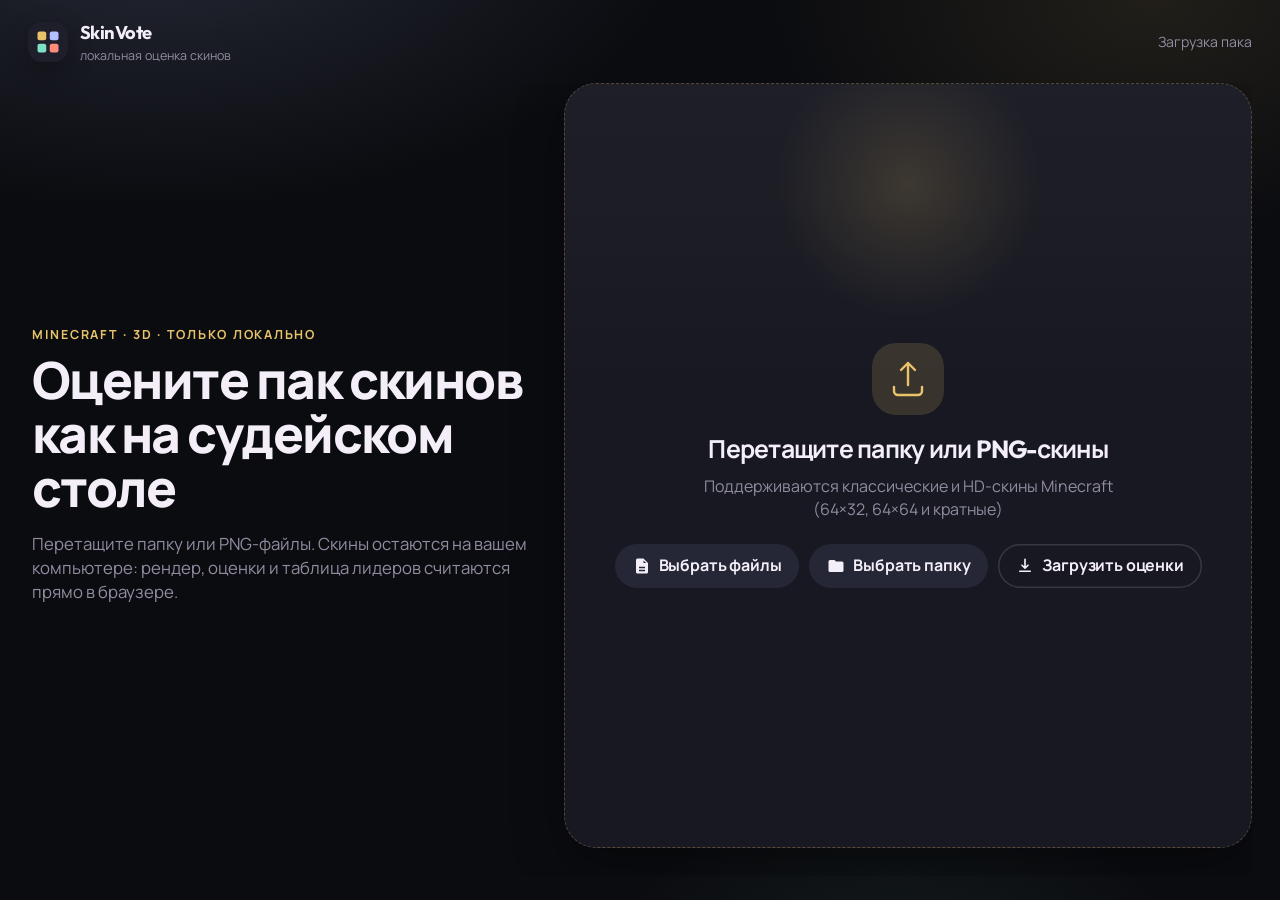
==== index.html @ 27fca69b "Add files via upload" ====
<!DOCTYPE html>
<html lang="ru">
  <head>
    <meta charset="UTF-8" />
    <meta name="viewport" content="width=device-width, initial-scale=1.0" />
    <meta name="color-scheme" content="dark" />
    <meta name="theme-color" content="#0b0c10" />
    <meta
      name="description"
      content="SkinVote — локальная визуальная оценка скинов Minecraft. 3D-просмотр, рейтинг по категориям и таблица лидеров. Без загрузки на сервер."
    />
    <title>SkinVote — оценка скинов Minecraft</title>
    <link rel="icon" href="./assets/favicon.svg" type="image/svg+xml" />
    <link rel="preconnect" href="https://fonts.googleapis.com" />
    <link rel="preconnect" href="https://fonts.gstatic.com" crossorigin />
    <link
      href="https://fonts.googleapis.com/css2?family=Manrope:wght@400;500;600;700;800&family=Outfit:wght@500;600;700;800&display=swap"
      rel="stylesheet"
    />
    <link rel="stylesheet" href="./css/app.css" />
  </head>
  <body>
    <div class="app-bg" aria-hidden="true"></div>

    <div id="app" class="app">
      <header class="topbar">
        <div class="brand">
          <span class="brand-mark" aria-hidden="true">
            <svg viewBox="0 0 32 32" width="28" height="28">
              <rect x="4" y="4" width="10" height="10" rx="2.4" fill="#e8c36a" />
              <rect x="18" y="4" width="10" height="10" rx="2.4" fill="#b4c0ff" />
              <rect x="4" y="18" width="10" height="10" rx="2.4" fill="#7ee0c4" />
              <rect x="18" y="18" width="10" height="10" rx="2.4" fill="#ff8b7a" />
            </svg>
          </span>
          <div class="brand-text">
            <strong>SkinVote</strong>
            <span>локальная оценка скинов</span>
          </div>
        </div>
        <div class="topbar-meta" id="topbar-meta"></div>
      </header>

      <!-- UPLOAD -->
      <section id="screen-upload" class="screen is-active" data-screen="upload">
        <div class="upload-wrap">
          <div class="hero-copy">
            <p class="eyebrow">Minecraft · 3D · только локально</p>
            <h1>Оцените пак скинов<br />как на судейском столе</h1>
            <p class="lede">
              Перетащите папку или PNG-файлы. Скины остаются на вашем компьютере:
              рендер, оценки и таблица лидеров считаются прямо в браузере.
            </p>
          </div>

          <div id="dropzone" class="dropzone" tabindex="0" role="button" aria-label="Зона загрузки скинов">
            <div class="dropzone-glow" aria-hidden="true"></div>
            <div class="dropzone-icon" aria-hidden="true">
              <svg viewBox="0 0 48 48" width="48" height="48">
                <path
                  d="M24 8v22M24 8l-7 7M24 8l7 7M10 32v4a4 4 0 0 0 4 4h20a4 4 0 0 0 4-4v-4"
                  fill="none"
                  stroke="currentColor"
                  stroke-width="2.4"
                  stroke-linecap="round"
                  stroke-linejoin="round"
                />
              </svg>
            </div>
            <h2>Перетащите папку или PNG-скины</h2>
            <p>Поддерживаются классические и HD-скины Minecraft (64×32, 64×64 и кратные)</p>
            <div class="dropzone-actions">
              <button type="button" class="btn btn-tonal" id="btn-pick-files">
                <span class="btn-ico" aria-hidden="true">
                  <svg viewBox="0 0 24 24" width="18" height="18">
                    <path
                      fill="currentColor"
                      d="M14 2H6a2 2 0 0 0-2 2v16a2 2 0 0 0 2 2h12a2 2 0 0 0 2-2V8zm0 2.5L17.5 8H14zM8 13h8v2H8zm0 4h8v2H8z"
                    />
                  </svg>
                </span>
                Выбрать файлы
              </button>
              <button type="button" class="btn btn-tonal" id="btn-pick-folder">
                <span class="btn-ico" aria-hidden="true">
                  <svg viewBox="0 0 24 24" width="18" height="18">
                    <path
                      fill="currentColor"
                      d="M10 4H4a2 2 0 0 0-2 2v12a2 2 0 0 0 2 2h16a2 2 0 0 0 2-2V8a2 2 0 0 0-2-2h-8l-2-2z"
                    />
                  </svg>
                </span>
                Выбрать папку
              </button>
              <button type="button" class="btn btn-outlined" id="btn-import">
                <span class="btn-ico" aria-hidden="true">
                  <svg viewBox="0 0 24 24" width="18" height="18">
                    <path
                      fill="none"
                      stroke="currentColor"
                      stroke-width="2.2"
                      stroke-linecap="round"
                      stroke-linejoin="round"
                      d="M12 3v12M12 15l-4-4M12 15l4-4M5 19h14"
                    />
                  </svg>
                </span>
                Загрузить оценки
              </button>
            </div>
          </div>

          <div id="upload-summary" class="upload-summary" hidden>
            <div class="summary-head">
              <div>
                <h3 id="valid-count">Найдено 0 валидных скинов</h3>
                <p id="skip-count" class="muted"></p>
              </div>
              <button type="button" class="btn btn-text" id="btn-clear-all">Очистить всё</button>
            </div>

            <div class="chip-scroller" id="valid-list"></div>

            <div id="invalid-block" class="invalid-block" hidden>
              <div class="invalid-head">
                <h4>Не удалось принять</h4>
                <button type="button" class="btn btn-text" id="btn-clear-invalid">Убрать ошибочные</button>
              </div>
              <ul id="invalid-list" class="invalid-list"></ul>
            </div>

            <div class="summary-cta">
              <button type="button" class="btn btn-filled btn-lg" id="btn-start" disabled>
                Начать
              </button>
            </div>
          </div>
        </div>
      </section>

      <!-- RATE -->
      <section id="screen-rate" class="screen" data-screen="rate" hidden>
        <div class="rate-layout">
          <article class="viewer-card">
            <div class="viewer-toolbar">
              <div class="file-pill" id="current-name" title="">skin.png</div>
              <div class="model-switch" role="group" aria-label="Тип модели">
                <button type="button" class="seg" data-model="slim" id="btn-slim">Slim</button>
                <button type="button" class="seg is-active" data-model="wide" id="btn-wide">Wide</button>
              </div>
            </div>
            <div class="viewer-stage" id="rate-stage">
              <canvas id="rate-canvas"></canvas>
            </div>
            <p class="viewer-hint">ЛКМ — вращение · ПКМ — сдвиг · колесо — масштаб</p>
          </article>

          <aside class="rate-panel">
            <div class="panel-kicker">
              <span id="rate-progress">Скин 1 из 1</span>
              <span class="kicker-dot" aria-hidden="true"></span>
              <span id="rate-kicker-cats">7 категорий</span>
            </div>

            <div id="categories" class="categories"></div>

            <div class="total-score" id="total-score">
              <span class="total-label">Итоговая оценка</span>
              <strong id="total-value">—/10</strong>
            </div>
          </aside>
        </div>

        <div class="rate-nav">
          <button type="button" class="btn btn-outlined btn-lg" id="btn-prev" disabled>
            Предыдущий
          </button>
          <button type="button" class="btn btn-tonal btn-lg" id="btn-skip">
            Пропустить
          </button>
          <button type="button" class="btn btn-filled btn-lg" id="btn-next" disabled>
            Следующий
          </button>
        </div>
      </section>

      <!-- LEADERBOARD -->
      <section id="screen-board" class="screen" data-screen="board" hidden>
        <div class="board-head">
          <div>
            <p class="eyebrow">Итоги сессии</p>
            <h2>Таблица лидеров</h2>
          </div>
          <div class="board-actions">
            <label class="sort-control" for="board-sort">
              <span>Сортировка</span>
              <!-- Опции строятся в js/app.js: «Общая оценка» + все категории. -->
              <select id="board-sort" aria-label="Сортировка таблицы лидеров"></select>
            </label>
            <button
              type="button"
              class="btn btn-outlined"
              id="btn-toggle-filters"
              aria-expanded="false"
              aria-controls="board-filters"
            >
              <span class="btn-ico" aria-hidden="true">
                <svg viewBox="0 0 24 24" width="18" height="18">
                  <path
                    fill="none"
                    stroke="currentColor"
                    stroke-width="2.2"
                    stroke-linecap="round"
                    stroke-linejoin="round"
                    d="M4 5h16M7 12h10M10 19h4"
                  />
                </svg>
              </span>
              <span class="btn-label">Фильтры</span>
            </button>
            <button type="button" class="btn btn-outlined" id="btn-export">
              <span class="btn-ico" aria-hidden="true">
                <svg viewBox="0 0 24 24" width="18" height="18">
                  <path
                    fill="none"
                    stroke="currentColor"
                    stroke-width="2.2"
                    stroke-linecap="round"
                    stroke-linejoin="round"
                    d="M12 3v12M12 15l4-4M12 15l-4-4M5 19h14"
                  />
                </svg>
              </span>
              Сохранить оценки
            </button>
            <button type="button" class="btn btn-outlined" id="btn-back-rate">Вернуться к оценкам</button>
            <button type="button" class="btn btn-tonal" id="btn-new-session">Новая сессия</button>
          </div>
        </div>

        <div id="board-filters" class="board-filters" aria-label="Фильтры таблицы лидеров" hidden>
          <label class="filter-field filter-search" for="board-search">
            <span class="filter-label">Поиск</span>
            <input type="search" id="board-search" placeholder="Поиск по имени…" autocomplete="off" />
          </label>

          <fieldset class="filter-field filter-score">
            <legend class="filter-label">Итоговый балл</legend>
            <div class="filter-range">
              <label for="board-min-score">
                <span>от</span>
                <input id="board-min-score" type="number" min="1" max="10" step="0.1" placeholder="1" />
              </label>
              <label for="board-max-score">
                <span>до</span>
                <input id="board-max-score" type="number" min="1" max="10" step="0.1" placeholder="10" />
              </label>
            </div>
          </fieldset>

          <fieldset class="filter-field filter-categories">
            <legend class="filter-label">Минимум по категории</legend>
            <!-- Селекты «минимум по категории» строятся в js/app.js из CATEGORIES. -->
            <div class="category-filters" id="category-filters"></div>
          </fieldset>

          <button type="button" class="btn btn-text filter-reset" id="btn-reset-filters">Сбросить фильтры</button>
        </div>

        <div class="board-layout">
          <div class="podium" id="podium"></div>
          <div class="table-card">
            <div class="table-scroll">
              <table class="lb-table">
                <thead>
                  <!-- Столбцы строятся в js/app.js: Место / Скин / Итог / категории / действия. -->
                  <tr id="lb-head"></tr>
                </thead>
                <tbody id="lb-body"></tbody>
              </table>
            </div>
          </div>
        </div>
      </section>

      <!-- TIEBREAK -->
      <section id="screen-tiebreak" class="screen" data-screen="tiebreak" hidden>
        <div class="tiebreak-head">
          <p class="eyebrow">Ничья в топ-8</p>
          <h2>Какой скин лучше?</h2>
          <p class="muted" id="tiebreak-info">Сравните скины с одинаковым баллом и выберите лучший.</p>
        </div>
        <div class="tiebreak-arena">
          <button type="button" class="tiebreak-card" id="tiebreak-left" aria-label="Выбрать левый скин">
            <div class="tiebreak-stage"><canvas></canvas></div>
            <div class="tiebreak-name"></div>
            <div class="tiebreak-score"></div>
            <span class="tiebreak-pick">Выбрать</span>
          </button>
          <div class="tiebreak-vs" aria-hidden="true">VS</div>
          <button type="button" class="tiebreak-card" id="tiebreak-right" aria-label="Выбрать правый скин">
            <div class="tiebreak-stage"><canvas></canvas></div>
            <div class="tiebreak-name"></div>
            <div class="tiebreak-score"></div>
            <span class="tiebreak-pick">Выбрать</span>
          </button>
        </div>
        <div class="tiebreak-nav">
          <span class="muted">Тейбрейкер определяет только порядок при равных баллах — оценки не меняются.</span>
          <button type="button" class="btn btn-text" id="btn-tiebreak-skip">Оставить порядок как есть</button>
        </div>
      </section>
    </div>

    <div id="toast" class="toast" hidden role="status"></div>

    <dialog id="reveal-dialog" class="sheet">
      <form method="dialog" class="sheet-inner">
        <h3>Расположение файла</h3>
        <p class="muted">
          Браузер не может открыть системный проводник и выделить там файл — это ограничение
          веб-платформы. Скопируйте путь ниже и откройте папку вручную в проводнике.
        </p>
        <p class="path-label">Файл</p>
        <p class="path-box" id="reveal-path">—</p>
        <p class="path-label">Папка</p>
        <p class="path-box" id="reveal-dir">—</p>
        <div class="sheet-actions">
          <button value="cancel" class="btn btn-text">Закрыть</button>
          <button type="button" class="btn btn-outlined" id="btn-copy-dir">Копировать папку</button>
          <button type="button" class="btn btn-filled" id="btn-copy-path">Копировать путь</button>
        </div>
      </form>
    </dialog>

    <dialog id="import-dialog" class="sheet">
      <form method="dialog" class="sheet-inner">
        <h3>Загрузка оценок</h3>
        <div id="import-preview" class="import-preview"></div>
        <div class="sheet-actions">
          <button value="cancel" class="btn btn-text">Отмена</button>
          <button type="button" class="btn btn-filled" id="btn-import-confirm">Просмотреть таблицу лидеров</button>
        </div>
      </form>
    </dialog>

    <dialog id="detail-dialog" class="detail-dialog">
      <form method="dialog" class="detail-dialog-inner">
        <div class="detail-head">
          <div>
            <p class="eyebrow">Детальный просмотр</p>
            <h3 id="detail-name">—</h3>
          </div>
          <div class="detail-total">
            <span>Итоговая оценка</span>
            <strong id="detail-score">—/10</strong>
          </div>
        </div>

        <div class="detail-layout">
          <div class="detail-view">
            <div class="detail-stage" id="detail-stage">
              <canvas id="detail-canvas"></canvas>
              <img id="detail-placeholder" class="detail-placeholder" alt="" hidden />
            </div>
            <p class="viewer-hint">ЛКМ — вращение · ПКМ — сдвиг · колесо — масштаб</p>
          </div>

          <aside class="detail-panel">
            <section>
              <h4 class="detail-section-title">Разбивка по категориям</h4>
              <div id="detail-categories" class="detail-categories"></div>
            </section>
          </aside>
        </div>

        <div class="detail-actions">
          <button value="cancel" class="btn btn-filled">Закрыть</button>
        </div>
      </form>
    </dialog>

    <input id="input-files" type="file" accept="image/png,.png" multiple hidden />
    <input id="input-folder" type="file" accept="image/png,.png" webkitdirectory directory multiple hidden />
    <input id="input-import" type="file" accept="application/json,.json" hidden />

    <script src="./vendor/skinview3d.bundle.js"></script>
    <script type="module" src="./js/app.js"></script>
  </body>
</html>
---- css/app.css ----
:root {
  --bg: #0b0c10;
  --bg-elev: #12131a;
  --surface: #171821;
  --surface-high: #1e1f2b;
  --surface-highest: #262736;
  --ink: #f3eef8;
  --ink-soft: #c6c1d2;
  --muted: #918ca0;
  --line: rgba(243, 238, 248, 0.08);
  --line-strong: rgba(243, 238, 248, 0.14);
  --gold: #e8c36a;
  --gold-press: #f3d48a;
  --gold-dim: rgba(232, 195, 106, 0.16);
  --periwinkle: #b4c0ff;
  --mint: #7ee0c4;
  --coral: #ff8b7a;
  --blue: #6cb6ff;
  --danger: #ffb4ab;
  --shadow: 0 18px 50px rgba(0, 0, 0, 0.38);
  --shadow-soft: 0 8px 24px rgba(0, 0, 0, 0.28);
  --r-xl: 32px;
  --r-lg: 24px;
  --r-md: 16px;
  --r-sm: 12px;
  --ease-out: cubic-bezier(0.05, 0.7, 0.1, 1);
  --ease-in: cubic-bezier(0.3, 0, 0.8, 0.15);
  --ease-std: cubic-bezier(0.2, 0, 0, 1);
  --font: "Manrope", "Segoe UI", sans-serif;
  --display: "Outfit", "Manrope", sans-serif;
  /* Акценты категорий оценки. Ключ совпадает с data-key карточки/строки,
     поэтому цвет задаётся один раз в [data-key="…"] ниже. */
  --cat-hair: #d98a3d;
  --cat-eyes: #57a8ff;
  --cat-face: #f492b3;
  --cat-skin-shading: #e8c36a;
  --cat-top-clothes: #7ee0c4;
  --cat-bottom-clothes: #b4c0ff;
  --cat-shoes: #b78bf2;
}

* {
  box-sizing: border-box;
}

html,
body {
  margin: 0;
  min-height: 100%;
  background: var(--bg);
  color: var(--ink);
  font-family: var(--font);
  font-size: 16px;
  line-height: 1.45;
}

body {
  min-height: 100dvh;
  overflow: hidden;
}

button,
input,
select {
  font: inherit;
  color: inherit;
}

button {
  border: 0;
  background: none;
  cursor: pointer;
}

button:disabled {
  cursor: not-allowed;
}

h1,
h2,
h3,
h4 {
  font-family: var(--display);
  letter-spacing: -0.03em;
  margin: 0;
}

p {
  margin: 0;
}

.app-bg {
  position: fixed;
  inset: 0;
  pointer-events: none;
  background:
    radial-gradient(900px 500px at 12% -10%, rgba(180, 192, 255, 0.16), transparent 60%),
    radial-gradient(700px 420px at 90% 0%, rgba(232, 195, 106, 0.1), transparent 55%),
    radial-gradient(600px 400px at 70% 110%, rgba(126, 224, 196, 0.08), transparent 50%),
    var(--bg);
}

.app {
  position: relative;
  height: 100dvh;
  display: flex;
  flex-direction: column;
  padding: 20px 28px 24px;
  max-width: 1560px;
  margin: 0 auto;
  min-height: 0;
}

.topbar {
  display: flex;
  align-items: center;
  justify-content: space-between;
  gap: 16px;
  margin-bottom: 18px;
  flex: 0 0 auto;
}

.brand {
  display: flex;
  align-items: center;
  gap: 12px;
}

.brand-mark {
  width: 40px;
  height: 40px;
  border-radius: 14px;
  display: grid;
  place-items: center;
  background: var(--surface-high);
  box-shadow: var(--shadow-soft);
}

.brand-text {
  display: flex;
  flex-direction: column;
}

.brand-text strong {
  font-family: var(--display);
  font-size: 1.15rem;
  letter-spacing: -0.03em;
}

.brand-text span {
  color: var(--muted);
  font-size: 0.78rem;
}

.topbar-meta {
  color: var(--muted);
  font-size: 0.88rem;
}

.screen {
  flex: 1;
  min-height: 0;
  display: flex;
  flex-direction: column;
  animation: screen-in 420ms var(--ease-out);
}

.screen[hidden] {
  display: none !important;
}

@keyframes screen-in {
  from {
    opacity: 0;
    transform: translateY(10px) scale(0.985);
  }
  to {
    opacity: 1;
    transform: none;
  }
}

.eyebrow {
  color: var(--gold);
  font-weight: 700;
  font-size: 0.78rem;
  letter-spacing: 0.14em;
  text-transform: uppercase;
  margin-bottom: 10px;
}

.lede,
.muted {
  color: var(--muted);
}

/* Buttons */
.btn {
  display: inline-flex;
  align-items: center;
  justify-content: center;
  gap: 8px;
  min-height: 44px;
  padding: 0 18px;
  border-radius: 999px;
  font-weight: 700;
  letter-spacing: -0.01em;
  transition:
    transform 180ms var(--ease-out),
    background 180ms var(--ease-std),
    box-shadow 180ms var(--ease-std),
    opacity 160ms var(--ease-std),
    color 160ms var(--ease-std);
}

.btn:hover:not(:disabled) {
  transform: translateY(-1px);
}

.btn:active:not(:disabled) {
  transform: translateY(0) scale(0.98);
}

.btn-filled {
  background: var(--gold);
  color: #2a2108;
  box-shadow: 0 8px 20px rgba(232, 195, 106, 0.22);
}

.btn-filled:hover:not(:disabled) {
  background: var(--gold-press);
}

.btn-filled:disabled {
  background: #3a3944;
  color: #8c8796;
  box-shadow: none;
  opacity: 0.72;
}

.btn-outlined {
  background: transparent;
  color: var(--ink);
  box-shadow: inset 0 0 0 1.5px var(--line-strong);
}

.btn-outlined:hover:not(:disabled) {
  background: rgba(255, 255, 255, 0.04);
}

.btn-outlined:disabled {
  opacity: 0.38;
}

.btn-tonal {
  background: var(--surface-highest);
  color: var(--ink);
}

.btn-tonal:hover:not(:disabled) {
  background: #2e3042;
}

.btn-text {
  min-height: 36px;
  padding: 0 10px;
  color: var(--periwinkle);
}

.btn-text:hover:not(:disabled) {
  background: rgba(180, 192, 255, 0.08);
}

.btn-lg {
  min-height: 52px;
  padding: 0 28px;
  font-size: 1.02rem;
}

.btn-ico {
  display: grid;
  place-items: center;
}

/* Upload */
.upload-wrap {
  flex: 1;
  min-height: 0;
  display: grid;
  grid-template-columns: minmax(280px, 0.85fr) minmax(420px, 1.15fr);
  grid-template-rows: minmax(0, 1fr) auto;
  gap: 28px;
  align-items: stretch;
  overflow: auto;
}

.hero-copy {
  display: flex;
  flex-direction: column;
  justify-content: center;
  padding: 12px 8px 12px 4px;
}

.hero-copy h1 {
  font-size: clamp(2.1rem, 4vw, 3.5rem);
  line-height: 1.05;
  font-weight: 800;
  margin-bottom: 16px;
}

.lede {
  font-size: 1.05rem;
  max-width: 36rem;
}

.dropzone {
  position: relative;
  overflow: hidden;
  border-radius: var(--r-xl);
  background: linear-gradient(180deg, rgba(255, 255, 255, 0.03), transparent 40%), var(--surface);
  border: 1.5px dashed rgba(232, 195, 106, 0.28);
  box-shadow: var(--shadow);
  display: flex;
  flex-direction: column;
  align-items: center;
  justify-content: center;
  text-align: center;
  padding: 36px 28px;
  min-height: 0;
  outline: none;
  transition:
    border-color 180ms var(--ease-std),
    transform 220ms var(--ease-out),
    background 180ms var(--ease-std);
}

.dropzone-glow {
  position: absolute;
  width: 280px;
  height: 280px;
  border-radius: 50%;
  background: radial-gradient(circle, rgba(232, 195, 106, 0.16), transparent 68%);
  top: -40px;
  pointer-events: none;
}

.dropzone h2 {
  font-size: 1.55rem;
  margin: 8px 0 8px;
}

.dropzone p {
  color: var(--muted);
  max-width: 28rem;
}

.dropzone.is-over {
  border-color: var(--gold);
  border-style: solid;
  background: #1c1b16;
  transform: scale(1.01);
}

.dropzone:focus-visible {
  box-shadow: 0 0 0 3px rgba(180, 192, 255, 0.45);
}

.dropzone-icon {
  width: 72px;
  height: 72px;
  border-radius: 24px;
  display: grid;
  place-items: center;
  background: var(--gold-dim);
  color: var(--gold);
  margin-bottom: 8px;
}

.dropzone-actions {
  display: flex;
  flex-wrap: wrap;
  gap: 10px;
  margin-top: 22px;
  justify-content: center;
}

.upload-summary {
  grid-column: 1 / -1;
  background: var(--surface);
  border-radius: var(--r-xl);
  padding: 20px 22px 18px;
  border: 1px solid var(--line);
  box-shadow: var(--shadow-soft);
  display: flex;
  flex-direction: column;
  gap: 14px;
  min-height: 0;
  max-height: 42vh;
}

.upload-summary[hidden] {
  display: none !important;
}

.summary-head,
.invalid-head,
.board-head,
.board-actions,
.summary-cta {
  display: flex;
  align-items: center;
  justify-content: space-between;
  gap: 12px;
}

.chip-scroller {
  display: flex;
  flex-wrap: wrap;
  gap: 8px;
  overflow: auto;
  max-height: 112px;
  padding-bottom: 2px;
}

.chip {
  display: inline-flex;
  align-items: center;
  gap: 8px;
  max-width: 260px;
  padding: 7px 8px 7px 12px;
  border-radius: 999px;
  background: var(--surface-highest);
  color: var(--ink-soft);
  font-size: 0.86rem;
}

.chip span {
  overflow: hidden;
  text-overflow: ellipsis;
  white-space: nowrap;
}

.chip button {
  width: 24px;
  height: 24px;
  border-radius: 50%;
  color: var(--muted);
}

.chip button:hover {
  background: rgba(255, 255, 255, 0.08);
  color: var(--ink);
}

.invalid-block {
  border-top: 1px solid var(--line);
  padding-top: 12px;
}

.invalid-list {
  list-style: none;
  margin: 8px 0 0;
  padding: 0;
  display: flex;
  flex-direction: column;
  gap: 6px;
  max-height: 120px;
  overflow: auto;
}

.invalid-item {
  display: flex;
  align-items: center;
  justify-content: space-between;
  gap: 12px;
  padding: 8px 10px;
  border-radius: 12px;
  background: rgba(255, 180, 171, 0.06);
}

.invalid-item b {
  font-weight: 700;
  overflow: hidden;
  text-overflow: ellipsis;
  white-space: nowrap;
}

.invalid-item small {
  color: var(--danger);
}

.summary-cta {
  justify-content: flex-end;
}

/* Rate */
.rate-layout {
  flex: 1;
  min-height: 0;
  display: grid;
  grid-template-columns: minmax(380px, 1.2fr) minmax(340px, 0.8fr);
  gap: 22px;
}

.viewer-card,
.rate-panel,
.table-card,
.podium-card {
  background: var(--surface);
  border: 1px solid var(--line);
  border-radius: var(--r-xl);
  box-shadow: var(--shadow);
  min-width: 0;
}

.viewer-card {
  display: flex;
  flex-direction: column;
  min-height: 0;
  padding: 14px 14px 12px;
}

.viewer-toolbar {
  display: flex;
  align-items: center;
  justify-content: space-between;
  gap: 12px;
  padding: 4px 6px 10px;
}

.file-pill {
  max-width: min(52%, 360px);
  overflow: hidden;
  text-overflow: ellipsis;
  white-space: nowrap;
  padding: 8px 14px;
  border-radius: 999px;
  background: var(--surface-high);
  color: var(--ink-soft);
  font-weight: 600;
  font-size: 0.9rem;
}

.model-switch {
  display: flex;
  padding: 4px;
  border-radius: 999px;
  background: var(--surface-high);
  gap: 2px;
}

.seg {
  min-height: 36px;
  padding: 0 16px;
  border-radius: 999px;
  color: var(--muted);
  font-weight: 700;
}

.seg:hover {
  color: var(--ink);
}

.seg.is-active {
  background: var(--periwinkle);
  color: #1b2140;
  box-shadow: 0 6px 16px rgba(180, 192, 255, 0.2);
}

.viewer-stage {
  position: relative;
  flex: 1;
  min-height: 280px;
  border-radius: 24px;
  overflow: hidden;
  background:
    radial-gradient(ellipse at 50% 38%, #2a2d3f 0%, #14151c 68%);
}

.viewer-stage canvas {
  display: block;
  width: 100%;
  height: 100%;
}

.viewer-hint {
  text-align: center;
  color: var(--muted);
  font-size: 0.78rem;
  padding-top: 8px;
}

.rate-panel {
  display: flex;
  flex-direction: column;
  padding: 22px 22px 18px;
  min-height: 0;
}

.panel-kicker {
  display: flex;
  align-items: center;
  gap: 10px;
  color: var(--muted);
  font-size: 0.84rem;
  font-weight: 600;
  margin-bottom: 12px;
}

.kicker-dot {
  width: 5px;
  height: 5px;
  border-radius: 50%;
  background: var(--gold);
}

.categories {
  display: flex;
  flex-direction: column;
  gap: 10px;
  overflow: auto;
  padding-right: 4px;
}

.cat {
  padding: 12px 14px 11px;
  border-radius: 18px;
  background: var(--surface-high);
}

.cat-top {
  display: flex;
  align-items: center;
  justify-content: space-between;
  margin-bottom: 8px;
}

.cat-name {
  display: flex;
  align-items: center;
  gap: 8px;
  font-weight: 800;
}

/* Цвет категории: одна строка на категорию, дальше --cat-color наследуется
   и точкой-маркером, и звёздами (и в карточке оценки, и в детальном просмотре). */
[data-key="hair"] { --cat-color: var(--cat-hair); }
[data-key="eyes"] { --cat-color: var(--cat-eyes); }
[data-key="face"] { --cat-color: var(--cat-face); }
[data-key="skinShading"] { --cat-color: var(--cat-skin-shading); }
[data-key="topClothes"] { --cat-color: var(--cat-top-clothes); }
[data-key="bottomClothes"] { --cat-color: var(--cat-bottom-clothes); }
[data-key="shoes"] { --cat-color: var(--cat-shoes); }

.swatch {
  width: 10px;
  height: 10px;
  border-radius: 50%;
  background: var(--cat-color, var(--muted));
}

.cat-val {
  font-variant-numeric: tabular-nums;
  color: var(--ink-soft);
  font-weight: 700;
}

.stars {
  display: grid;
  grid-template-columns: repeat(10, 1fr);
  gap: 6px;
}

.star {
  aspect-ratio: 1;
  border-radius: 999px;
  background: transparent;
  box-shadow: inset 0 0 0 1.6px var(--line-strong);
  transition:
    background 140ms var(--ease-std),
    transform 140ms var(--ease-out),
    box-shadow 140ms var(--ease-std);
}

.star:hover,
.star:focus-visible {
  transform: scale(1.08);
}

.cat .star.is-on,
.cat .star.is-preview {
  background: var(--cat-color, var(--gold));
  box-shadow: none;
}

.star.is-preview:not(.is-on) {
  opacity: 0.45;
}

.total-score {
  margin-top: auto;
  padding: 16px 6px 4px;
  display: flex;
  align-items: baseline;
  justify-content: space-between;
  gap: 12px;
}

.total-label {
  color: var(--muted);
  font-weight: 700;
}

#total-value {
  font-family: var(--display);
  font-size: clamp(2.4rem, 4vw, 3.4rem);
  letter-spacing: -0.05em;
  color: var(--gold);
  line-height: 1;
}

.total-score.is-skipped #total-value {
  color: var(--muted);
  font-size: clamp(1.6rem, 3vw, 2.2rem);
}

.rate-nav {
  display: flex;
  justify-content: center;
  gap: 14px;
  padding-top: 16px;
  flex: 0 0 auto;
}

.rate-nav .btn {
  min-width: 200px;
}

/* Leaderboard */
.board-head {
  margin-bottom: 14px;
  flex: 0 0 auto;
}

.board-head h2 {
  font-size: 2rem;
}

.sort-control {
  display: inline-flex;
  align-items: center;
  gap: 10px;
  color: var(--muted);
  font-size: 0.86rem;
  font-weight: 700;
}

.sort-control select {
  min-height: 44px;
  min-width: 190px;
  border: 1px solid var(--line-strong);
  border-radius: 999px;
  padding: 0 38px 0 16px;
  background:
    linear-gradient(45deg, transparent 50%, var(--ink-soft) 50%) calc(100% - 18px) 50% / 6px 6px no-repeat,
    linear-gradient(135deg, var(--ink-soft) 50%, transparent 50%) calc(100% - 13px) 50% / 6px 6px no-repeat,
    var(--surface-high);
  color: var(--ink);
  font-weight: 700;
  appearance: none;
  cursor: pointer;
}

.sort-control select:hover,
.sort-control select:focus-visible {
  border-color: rgba(232, 195, 106, 0.42);
  outline: none;
}

.sort-control option {
  background: var(--surface-high);
  color: var(--ink);
}

.board-actions {
  flex-wrap: wrap;
}

.board-filters {
  flex: 0 0 auto;
  display: grid;
  grid-template-columns: minmax(190px, 1.05fr) auto minmax(320px, 1.8fr) auto;
  align-items: end;
  gap: 10px;
  margin-bottom: 14px;
  padding: 12px;
  border: 1px solid var(--line);
  border-radius: var(--r-lg);
  background: var(--surface);
  box-shadow: var(--shadow-soft);
}

/* display: grid выше перекрывает UA-стиль [hidden], поэтому дублируем явно. */
.board-filters[hidden] {
  display: none !important;
}

.filter-field {
  min-width: 0;
  margin: 0;
  padding: 0;
  border: 0;
}

.filter-label {
  display: block;
  margin-bottom: 6px;
  color: var(--muted);
  font-size: 0.72rem;
  font-weight: 800;
  letter-spacing: 0.06em;
  text-transform: uppercase;
}

.filter-field input,
.filter-field select {
  width: 100%;
  min-height: 40px;
  border: 1px solid var(--line-strong);
  border-radius: var(--r-sm);
  padding: 0 11px;
  background: var(--surface-high);
  color: var(--ink);
  outline: none;
}

.filter-field input::placeholder {
  color: var(--muted);
}

.filter-field input:hover,
.filter-field input:focus-visible,
.filter-field select:hover,
.filter-field select:focus-visible {
  border-color: rgba(232, 195, 106, 0.48);
}

.filter-field input:focus-visible,
.filter-field select:focus-visible {
  box-shadow: 0 0 0 3px rgba(180, 192, 255, 0.16);
}

.filter-search input {
  min-width: 0;
}

.filter-range {
  display: flex;
  gap: 8px;
}

.filter-range label,
.category-filters label {
  display: flex;
  align-items: center;
  gap: 6px;
  min-width: 0;
  color: var(--muted);
  font-size: 0.8rem;
  font-weight: 700;
}

.filter-range input {
  width: 78px;
}

.category-filters {
  display: flex;
  flex-wrap: wrap;
  gap: 8px;
}

.category-filters label {
  flex: 1 1 112px;
}

.category-filters select {
  min-width: 0;
  padding: 0 8px;
}

.filter-reset {
  min-height: 40px;
  white-space: nowrap;
}

.board-layout {
  flex: 1;
  min-height: 0;
  display: grid;
  grid-template-columns: minmax(320px, 0.92fr) minmax(420px, 1.2fr);
  gap: 20px;
}

.podium {
  display: grid;
  grid-template-columns: repeat(3, 1fr);
  gap: 12px;
  min-height: 0;
}

.podium-card {
  display: flex;
  flex-direction: column;
  min-height: 0;
  padding: 12px;
  position: relative;
}

.podium-card.is-first {
  box-shadow: 0 16px 40px rgba(232, 195, 106, 0.12), var(--shadow);
}

.podium-place {
  text-align: center;
  font-weight: 800;
  font-family: var(--display);
  letter-spacing: 0.08em;
  font-size: 0.78rem;
  text-transform: uppercase;
  margin-bottom: 6px;
}

.podium-card[data-place="1"] .podium-place { color: var(--gold); }
.podium-card[data-place="2"] .podium-place { color: #d7dce8; }
.podium-card[data-place="3"] .podium-place { color: #d7a07a; }

.podium-stage {
  position: relative;
  flex: 1;
  min-height: 180px;
  border-radius: 20px;
  overflow: hidden;
  background: radial-gradient(ellipse at 50% 40%, #2a2d3f 0%, #14151c 70%);
}

.podium-stage canvas {
  width: 100%;
  height: 100%;
  display: block;
}

.podium-name {
  margin-top: 8px;
  text-align: center;
  font-size: 0.8rem;
  color: var(--ink-soft);
  overflow: hidden;
  text-overflow: ellipsis;
  white-space: nowrap;
}

.podium-score {
  text-align: center;
  color: var(--gold);
  font-weight: 800;
}

.podium-empty {
  grid-column: 1 / -1;
  display: grid;
  place-items: center;
  color: var(--muted);
  background: var(--surface);
  border-radius: var(--r-xl);
  border: 1px solid var(--line);
}

.table-card {
  min-height: 0;
  display: flex;
  flex-direction: column;
  overflow: hidden;
}

.table-scroll {
  overflow: auto;
  flex: 1;
  min-height: 0;
}

.lb-table {
  width: 100%;
  border-collapse: collapse;
  min-width: 980px;
}

.lb-table th,
.lb-table td {
  padding: 10px 12px;
  text-align: left;
  border-bottom: 1px solid var(--line);
  white-space: nowrap;
}

.lb-table th {
  position: sticky;
  top: 0;
  background: #1b1c27;
  z-index: 1;
  color: var(--muted);
  font-size: 0.75rem;
  letter-spacing: 0.06em;
  text-transform: uppercase;
}

.lb-table tbody tr {
  transition: background 140ms var(--ease-std);
}

.lb-table tbody tr:hover {
  background: rgba(255, 255, 255, 0.03);
}

.table-empty {
  padding: 34px 18px !important;
  color: var(--muted);
  text-align: center !important;
  white-space: normal !important;
}

.place-badge {
  display: inline-grid;
  place-items: center;
  min-width: 32px;
  height: 32px;
  border-radius: 10px;
  background: var(--surface-highest);
  font-weight: 800;
}

.place-badge.gold { background: rgba(232, 195, 106, 0.2); color: var(--gold); }
.place-badge.silver { background: rgba(215, 220, 232, 0.14); }
.place-badge.bronze { background: rgba(215, 160, 122, 0.16); color: #e0b08a; }

.skin-cell {
  display: flex;
  align-items: center;
  gap: 10px;
  min-width: 170px;
}

.thumb-wrap {
  width: 64px;
  height: 84px;
  flex: 0 0 auto;
  border-radius: 12px;
  overflow: hidden;
  background: #12131a;
  position: relative;
  cursor: pointer;
  transition: transform 160ms var(--ease-out), box-shadow 160ms var(--ease-std);
}

.thumb-wrap:hover {
  transform: translateY(-2px);
  box-shadow: 0 8px 18px rgba(0, 0, 0, 0.3);
}

.thumb-wrap:focus-visible,
.skin-name:focus-visible {
  outline: none;
  box-shadow: 0 0 0 3px rgba(180, 192, 255, 0.42);
}

.thumb-wrap img {
  width: 100%;
  height: 100%;
  object-fit: cover;
  display: block;
}

.skin-name {
  max-width: 190px;
  overflow: hidden;
  text-overflow: ellipsis;
  white-space: nowrap;
  color: var(--ink-soft);
  font-weight: 700;
  cursor: pointer;
}

.skin-name:hover {
  color: var(--ink);
}

.score-strong {
  font-weight: 800;
  color: var(--gold);
  font-variant-numeric: tabular-nums;
}

/* Оценки по категориям в таблице лидеров (столбцы из CATEGORIES). */
.lb-table td.cat-cell {
  color: var(--ink-soft);
  font-variant-numeric: tabular-nums;
}

.icon-btn {
  width: 38px;
  height: 38px;
  border-radius: 12px;
  display: grid;
  place-items: center;
  background: var(--surface-highest);
  color: var(--ink-soft);
}

.icon-btn:hover {
  background: #323348;
  color: var(--ink);
}

.icon-btn:active {
  transform: scale(0.96);
}

/* Toast / dialog */
.toast {
  position: fixed;
  left: 50%;
  bottom: 28px;
  transform: translateX(-50%);
  background: #2b2c3a;
  color: var(--ink);
  padding: 12px 18px;
  border-radius: 999px;
  box-shadow: var(--shadow);
  z-index: 20;
  max-width: min(90vw, 520px);
}

.sheet {
  border: 0;
  border-radius: 28px;
  padding: 0;
  background: var(--surface-high);
  color: var(--ink);
  width: min(520px, calc(100vw - 32px));
  box-shadow: var(--shadow);
}

.sheet::backdrop {
  background: rgba(0, 0, 0, 0.55);
}

.sheet-inner {
  padding: 24px;
}

.sheet-inner h3 {
  margin-bottom: 8px;
}

.path-box {
  margin: 16px 0;
  padding: 12px 14px;
  border-radius: 14px;
  background: var(--bg);
  word-break: break-all;
  font-family: ui-monospace, SFMono-Regular, Menlo, monospace;
  font-size: 0.86rem;
}

.sheet-actions {
  display: flex;
  justify-content: flex-end;
  gap: 8px;
}

.detail-dialog {
  width: min(1100px, calc(100vw - 32px));
  max-width: none;
  max-height: calc(100dvh - 32px);
  padding: 0;
  border: 1px solid var(--line-strong);
  border-radius: var(--r-xl);
  background: var(--surface-high);
  color: var(--ink);
  box-shadow: var(--shadow);
  overflow: hidden;
}

.detail-dialog::backdrop {
  background: rgba(0, 0, 0, 0.68);
  backdrop-filter: blur(3px);
}

.detail-dialog-inner {
  display: flex;
  flex-direction: column;
  gap: 18px;
  max-height: calc(100dvh - 32px);
  padding: 24px;
  overflow: auto;
}

.detail-head {
  display: flex;
  align-items: flex-start;
  justify-content: space-between;
  gap: 18px;
}

.detail-head h3 {
  max-width: min(680px, 68vw);
  overflow: hidden;
  text-overflow: ellipsis;
  white-space: nowrap;
  font-size: clamp(1.35rem, 3vw, 2rem);
}

.detail-total {
  display: flex;
  flex-direction: column;
  align-items: flex-end;
  flex: 0 0 auto;
  gap: 2px;
  color: var(--muted);
  font-size: 0.8rem;
  font-weight: 700;
  white-space: nowrap;
}

.detail-total strong {
  color: var(--gold);
  font-family: var(--display);
  font-size: 1.7rem;
  line-height: 1;
}

.detail-layout {
  display: grid;
  grid-template-columns: minmax(0, 1.3fr) minmax(270px, 0.7fr);
  gap: 18px;
  min-height: 0;
}

.detail-view,
.detail-panel {
  min-width: 0;
}

.detail-view {
  display: flex;
  flex-direction: column;
  min-height: 0;
}

.detail-stage {
  position: relative;
  height: min(62vh, 620px);
  min-height: 420px;
  border-radius: var(--r-lg);
  overflow: hidden;
  background: radial-gradient(ellipse at 50% 38%, #2a2d3f 0%, #14151c 68%);
}

.detail-stage canvas,
.detail-placeholder {
  display: block;
  width: 100%;
  height: 100%;
}

.detail-placeholder {
  object-fit: contain;
}

.detail-panel {
  display: flex;
  flex-direction: column;
  justify-content: center;
  min-height: 0;
  padding: 4px 2px 0;
}

.detail-section-title {
  display: block;
  margin: 0 0 8px;
  color: var(--muted);
  font-size: 0.75rem;
  font-weight: 800;
  letter-spacing: 0.07em;
  text-transform: uppercase;
}

.detail-categories {
  display: flex;
  flex-direction: column;
  gap: 8px;
}

.detail-category {
  display: flex;
  align-items: center;
  justify-content: space-between;
  gap: 10px;
  padding: 11px 14px;
  border-radius: var(--r-sm);
  background: var(--surface);
}

.detail-category span {
  display: inline-flex;
  align-items: center;
  gap: 8px;
  min-width: 0;
  overflow: hidden;
  text-overflow: ellipsis;
  white-space: nowrap;
  color: var(--ink-soft);
  font-size: 0.86rem;
}

.detail-category strong {
  color: var(--ink);
  font-variant-numeric: tabular-nums;
}

.detail-category .swatch {
  flex: 0 0 auto;
}

.detail-category strong {
  font-size: 1.05rem;
}

.detail-actions {
  display: flex;
  justify-content: flex-end;
  gap: 8px;
}

.tooltip {
  position: fixed;
  z-index: 30;
  pointer-events: none;
  background: #2f3040;
  color: var(--ink);
  padding: 8px 10px;
  border-radius: 10px;
  font-size: 0.8rem;
  max-width: 360px;
  box-shadow: var(--shadow-soft);
  transform: translate(-50%, -120%);
}

@media (max-width: 1100px) {
  .upload-wrap,
  .rate-layout,
  .board-layout {
    grid-template-columns: 1fr;
  }

  .hero-copy {
    padding: 0 0 4px;
  }

  .hero-copy h1 {
    font-size: 2.1rem;
  }

  .dropzone {
    min-height: 280px;
  }

  .podium {
    min-height: 280px;
  }

  .board-filters {
    grid-template-columns: minmax(180px, 1fr) minmax(190px, auto);
  }

  .filter-categories,
  .filter-reset {
    grid-column: 1 / -1;
  }

  .filter-reset {
    justify-self: end;
  }

  .app {
    overflow: auto;
  }

  body {
    overflow: auto;
  }
}

@media (max-width: 720px) {
  .app {
    padding: 14px;
  }

  .rate-nav .btn {
    min-width: 0;
    flex: 1;
  }

  .board-head,
  .board-actions {
    flex-direction: column;
    align-items: stretch;
  }

  .sort-control {
    align-items: stretch;
    flex-direction: column;
  }

  .sort-control select {
    width: 100%;
  }

  .board-filters {
    grid-template-columns: 1fr;
    align-items: stretch;
  }

  .filter-range {
    flex-wrap: wrap;
  }

  .filter-range label {
    flex: 1 1 120px;
  }

  .filter-range input {
    flex: 1;
    width: auto;
  }

  .category-filters label {
    flex-basis: calc(50% - 4px);
  }

  .filter-reset {
    width: 100%;
  }

  .detail-dialog {
    width: calc(100vw - 20px);
    max-height: calc(100dvh - 20px);
    border-radius: var(--r-lg);
  }

  .detail-dialog-inner {
    max-height: calc(100dvh - 20px);
    padding: 16px;
  }

  .detail-head {
    flex-direction: column;
    gap: 8px;
  }

  .detail-head h3 {
    max-width: 100%;
  }

  .detail-total {
    align-items: flex-start;
  }

  .detail-layout {
    grid-template-columns: 1fr;
  }

  .detail-stage {
    height: 52vh;
    min-height: 300px;
  }

  .detail-panel {
    padding-top: 0;
  }

  .detail-actions .btn {
    width: 100%;
  }
}

/* === Путь к файлу (Task 1) === */
.path-label {
  margin: 12px 0 4px;
  color: var(--muted);
  font-size: 0.74rem;
  font-weight: 700;
  letter-spacing: 0.06em;
  text-transform: uppercase;
}

.path-box:first-of-type {
  margin-top: 0;
}

/* === Тейбрейкер (Task 2) === */
.tiebreak-head {
  text-align: center;
  flex: 0 0 auto;
  margin-bottom: 14px;
}

.tiebreak-head h2 {
  font-size: clamp(1.6rem, 3vw, 2.2rem);
}

.tiebreak-head .muted {
  margin-top: 6px;
}

.tiebreak-arena {
  flex: 1;
  min-height: 0;
  display: grid;
  grid-template-columns: 1fr auto 1fr;
  gap: 16px;
  align-items: stretch;
}

.tiebreak-card {
  display: flex;
  flex-direction: column;
  align-items: center;
  min-width: 0;
  min-height: 0;
  padding: 14px;
  border-radius: var(--r-xl);
  background: var(--surface);
  border: 1px solid var(--line);
  box-shadow: var(--shadow);
  text-align: center;
  transition:
    transform 180ms var(--ease-out),
    box-shadow 180ms var(--ease-std),
    border-color 180ms var(--ease-std),
    background 180ms var(--ease-std);
}

.tiebreak-card:hover {
  transform: translateY(-3px);
  border-color: rgba(232, 195, 106, 0.5);
  background: #1b1c22;
  box-shadow: 0 22px 50px rgba(232, 195, 106, 0.14), var(--shadow);
}

.tiebreak-card:focus-visible {
  outline: none;
  box-shadow: 0 0 0 3px rgba(180, 192, 255, 0.45), var(--shadow);
}

.tiebreak-stage {
  position: relative;
  flex: 1;
  width: 100%;
  min-height: 240px;
  border-radius: 20px;
  overflow: hidden;
  background: radial-gradient(ellipse at 50% 40%, #2a2d3f 0%, #14151c 70%);
}

.tiebreak-stage canvas {
  width: 100%;
  height: 100%;
  display: block;
}

.tiebreak-name {
  margin-top: 10px;
  font-weight: 800;
  font-size: 1rem;
  max-width: 100%;
  overflow: hidden;
  text-overflow: ellipsis;
  white-space: nowrap;
}

.tiebreak-score {
  color: var(--gold);
  font-weight: 800;
  font-variant-numeric: tabular-nums;
  margin-top: 2px;
}

.tiebreak-pick {
  margin-top: 10px;
  display: inline-flex;
  align-items: center;
  padding: 8px 18px;
  border-radius: 999px;
  background: var(--surface-highest);
  color: var(--ink-soft);
  font-weight: 700;
  font-size: 0.86rem;
  transition: background 160ms var(--ease-std), color 160ms var(--ease-std);
}

.tiebreak-card:hover .tiebreak-pick {
  background: var(--gold);
  color: #2a2108;
}

.tiebreak-vs {
  align-self: center;
  font-family: var(--display);
  font-weight: 800;
  font-size: 1.4rem;
  color: var(--muted);
  letter-spacing: 0.06em;
}

.tiebreak-nav {
  flex: 0 0 auto;
  display: flex;
  align-items: center;
  justify-content: space-between;
  gap: 12px;
  padding-top: 14px;
  flex-wrap: wrap;
}

/* === Подиум: плейсхолдер для скинов без файла (Task 3/4) === */
.podium-ph {
  width: 100%;
  height: 100%;
  object-fit: cover;
  display: block;
}

/* === Превью импорта (Task 3) === */
.import-preview {
  margin: 12px 0 4px;
  display: flex;
  flex-direction: column;
  gap: 6px;
}

.import-preview b {
  color: var(--ink);
}

/* Файл сохранён для другого набора категорий. */
.import-warning {
  color: var(--danger);
  font-size: 0.9rem;
}

@media (max-width: 820px) {
  .tiebreak-arena {
    grid-template-columns: 1fr;
    grid-template-rows: 1fr auto 1fr;
  }

  .tiebreak-vs {
    padding: 2px 0;
  }

  .tiebreak-stage {
    min-height: 180px;
  }

  .tiebreak-nav {
    justify-content: center;
    text-align: center;
  }
}
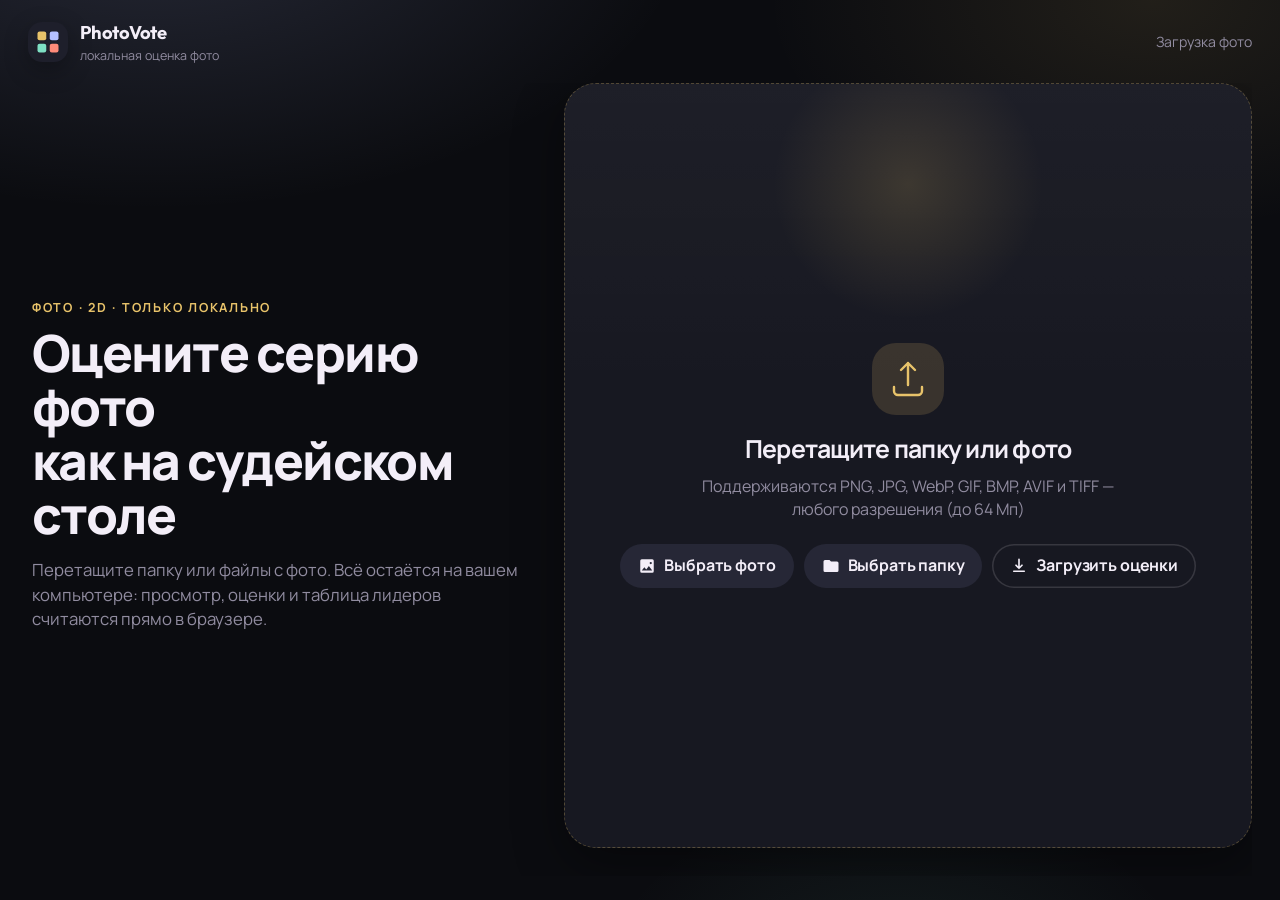
==== commit 3f87b36e: "Оценка фото вместо скинов Minecraft: 2D-вьюер с перемещением и масштабом - 2D-просмотр фото: вписыва" ====
--- a/index.html
+++ b/index.html
@@ -7,9 +7,9 @@
     <meta name="theme-color" content="#0b0c10" />
     <meta
       name="description"
-      content="SkinVote — локальная визуальная оценка скинов Minecraft. 3D-просмотр, рейтинг по категориям и таблица лидеров. Без загрузки на сервер."
+      content="PhotoVote — локальная визуальная оценка фото. Перемещение и масштаб без растяжения, рейтинг по категориям и таблица лидеров. Без загрузки на сервер."
     />
-    <title>SkinVote — оценка скинов Minecraft</title>
+    <title>PhotoVote — оценка фото</title>
     <link rel="icon" href="./assets/favicon.svg" type="image/svg+xml" />
     <link rel="preconnect" href="https://fonts.googleapis.com" />
     <link rel="preconnect" href="https://fonts.gstatic.com" crossorigin />
@@ -34,8 +34,8 @@
             </svg>
           </span>
           <div class="brand-text">
-            <strong>SkinVote</strong>
-            <span>локальная оценка скинов</span>
+            <strong>PhotoVote</strong>
+            <span>локальная оценка фото</span>
           </div>
         </div>
         <div class="topbar-meta" id="topbar-meta"></div>
@@ -45,15 +45,15 @@
       <section id="screen-upload" class="screen is-active" data-screen="upload">
         <div class="upload-wrap">
           <div class="hero-copy">
-            <p class="eyebrow">Minecraft · 3D · только локально</p>
-            <h1>Оцените пак скинов<br />как на судейском столе</h1>
+            <p class="eyebrow">Фото · 2D · только локально</p>
+            <h1>Оцените серию фото<br />как на судейском столе</h1>
             <p class="lede">
-              Перетащите папку или PNG-файлы. Скины остаются на вашем компьютере:
-              рендер, оценки и таблица лидеров считаются прямо в браузере.
+              Перетащите папку или файлы с фото. Всё остаётся на вашем компьютере:
+              просмотр, оценки и таблица лидеров считаются прямо в браузере.
             </p>
           </div>
 
-          <div id="dropzone" class="dropzone" tabindex="0" role="button" aria-label="Зона загрузки скинов">
+          <div id="dropzone" class="dropzone" tabindex="0" role="button" aria-label="Зона загрузки фото">
             <div class="dropzone-glow" aria-hidden="true"></div>
             <div class="dropzone-icon" aria-hidden="true">
               <svg viewBox="0 0 48 48" width="48" height="48">
@@ -67,19 +67,19 @@
                 />
               </svg>
             </div>
-            <h2>Перетащите папку или PNG-скины</h2>
-            <p>Поддерживаются классические и HD-скины Minecraft (64×32, 64×64 и кратные)</p>
+            <h2>Перетащите папку или фото</h2>
+            <p>Поддерживаются PNG, JPG, WebP, GIF, BMP, AVIF и TIFF — любого разрешения (до 64 Мп)</p>
             <div class="dropzone-actions">
               <button type="button" class="btn btn-tonal" id="btn-pick-files">
                 <span class="btn-ico" aria-hidden="true">
                   <svg viewBox="0 0 24 24" width="18" height="18">
                     <path
                       fill="currentColor"
-                      d="M14 2H6a2 2 0 0 0-2 2v16a2 2 0 0 0 2 2h12a2 2 0 0 0 2-2V8zm0 2.5L17.5 8H14zM8 13h8v2H8zm0 4h8v2H8z"
+                      d="M21 19V5a2 2 0 0 0-2-2H5a2 2 0 0 0-2 2v14a2 2 0 0 0 2 2h14a2 2 0 0 0 2-2zM8.5 13.5l2.5 3 3.5-4.5 4.5 6H5l3.5-4.5zM17 6.5A1.5 1.5 0 1 1 17 9.5a1.5 1.5 0 0 1 0-3z"
                     />
                   </svg>
                 </span>
-                Выбрать файлы
+                Выбрать фото
               </button>
               <button type="button" class="btn btn-tonal" id="btn-pick-folder">
                 <span class="btn-ico" aria-hidden="true">
@@ -113,7 +113,7 @@
           <div id="upload-summary" class="upload-summary" hidden>
             <div class="summary-head">
               <div>
-                <h3 id="valid-count">Найдено 0 валидных скинов</h3>
+                <h3 id="valid-count">Найдено 0 фото</h3>
                 <p id="skip-count" class="muted"></p>
               </div>
               <button type="button" class="btn btn-text" id="btn-clear-all">Очистить всё</button>
@@ -143,21 +143,73 @@
         <div class="rate-layout">
           <article class="viewer-card">
             <div class="viewer-toolbar">
-              <div class="file-pill" id="current-name" title="">skin.png</div>
-              <div class="model-switch" role="group" aria-label="Тип модели">
-                <button type="button" class="seg" data-model="slim" id="btn-slim">Slim</button>
-                <button type="button" class="seg is-active" data-model="wide" id="btn-wide">Wide</button>
+              <div class="file-pill" id="current-name" title="">photo.jpg</div>
+              <div class="zoom-controls" role="group" aria-label="Масштаб фото">
+                <button
+                  type="button"
+                  class="zoom-btn"
+                  id="btn-zoom-out"
+                  title="Уменьшить (−)"
+                  aria-label="Уменьшить масштаб"
+                >
+                  <svg viewBox="0 0 24 24" width="16" height="16" aria-hidden="true">
+                    <path
+                      fill="none"
+                      stroke="currentColor"
+                      stroke-width="2.4"
+                      stroke-linecap="round"
+                      d="M5 12h14"
+                    />
+                  </svg>
+                </button>
+                <span class="zoom-level" id="zoom-level">100%</span>
+                <button
+                  type="button"
+                  class="zoom-btn"
+                  id="btn-zoom-in"
+                  title="Увеличить (+)"
+                  aria-label="Увеличить масштаб"
+                >
+                  <svg viewBox="0 0 24 24" width="16" height="16" aria-hidden="true">
+                    <path
+                      fill="none"
+                      stroke="currentColor"
+                      stroke-width="2.4"
+                      stroke-linecap="round"
+                      d="M5 12h14M12 5v14"
+                    />
+                  </svg>
+                </button>
+                <button
+                  type="button"
+                  class="zoom-btn"
+                  id="btn-zoom-fit"
+                  title="Вписать в рамку (0)"
+                  aria-label="Вписать фото в рамку"
+                >
+                  <svg
+                    viewBox="0 0 24 24"
+                    width="16"
+                    height="16"
+                    fill="none"
+                    stroke="currentColor"
+                    stroke-width="2.2"
+                    stroke-linecap="round"
+                    stroke-linejoin="round"
+                    aria-hidden="true"
+                  >
+                    <path d="M9 4H5a1 1 0 0 0-1 1v4M15 4h4a1 1 0 0 1 1 1v4M9 20H5a1 1 0 0 1-1-1v-4M15 20h4a1 1 0 0 0 1-1v-4" />
+                  </svg>
+                </button>
               </div>
             </div>
-            <div class="viewer-stage" id="rate-stage">
-              <canvas id="rate-canvas"></canvas>
-            </div>
-            <p class="viewer-hint">ЛКМ — вращение · ПКМ — сдвиг · колесо — масштаб</p>
+            <div class="viewer-stage" id="rate-stage"></div>
+            <p class="viewer-hint">ЛКМ — перемещение · колесо — масштаб · двойной клик — быстрый зум</p>
           </article>
 
           <aside class="rate-panel">
             <div class="panel-kicker">
-              <span id="rate-progress">Скин 1 из 1</span>
+              <span id="rate-progress">Фото 1 из 1</span>
               <span class="kicker-dot" aria-hidden="true"></span>
               <span id="rate-kicker-cats">7 категорий</span>
             </div>
@@ -273,7 +325,7 @@
             <div class="table-scroll">
               <table class="lb-table">
                 <thead>
-                  <!-- Столбцы строятся в js/app.js: Место / Скин / Итог / категории / действия. -->
+                  <!-- Столбцы строятся в js/app.js: Место / Фото / Итог / категории / действия. -->
                   <tr id="lb-head"></tr>
                 </thead>
                 <tbody id="lb-body"></tbody>
@@ -287,19 +339,19 @@
       <section id="screen-tiebreak" class="screen" data-screen="tiebreak" hidden>
         <div class="tiebreak-head">
           <p class="eyebrow">Ничья в топ-8</p>
-          <h2>Какой скин лучше?</h2>
-          <p class="muted" id="tiebreak-info">Сравните скины с одинаковым баллом и выберите лучший.</p>
+          <h2>Какое фото лучше?</h2>
+          <p class="muted" id="tiebreak-info">Сравните фото с одинаковым баллом и выберите лучшее.</p>
         </div>
         <div class="tiebreak-arena">
-          <button type="button" class="tiebreak-card" id="tiebreak-left" aria-label="Выбрать левый скин">
-            <div class="tiebreak-stage"><canvas></canvas></div>
+          <button type="button" class="tiebreak-card" id="tiebreak-left" aria-label="Выбрать левое фото">
+            <div class="tiebreak-stage"></div>
             <div class="tiebreak-name"></div>
             <div class="tiebreak-score"></div>
             <span class="tiebreak-pick">Выбрать</span>
           </button>
           <div class="tiebreak-vs" aria-hidden="true">VS</div>
-          <button type="button" class="tiebreak-card" id="tiebreak-right" aria-label="Выбрать правый скин">
-            <div class="tiebreak-stage"><canvas></canvas></div>
+          <button type="button" class="tiebreak-card" id="tiebreak-right" aria-label="Выбрать правое фото">
+            <div class="tiebreak-stage"></div>
             <div class="tiebreak-name"></div>
             <div class="tiebreak-score"></div>
             <span class="tiebreak-pick">Выбрать</span>
@@ -359,11 +411,11 @@
 
         <div class="detail-layout">
           <div class="detail-view">
-            <div class="detail-stage" id="detail-stage">
-              <canvas id="detail-canvas"></canvas>
+            <div class="detail-stage-wrap">
+              <div class="detail-stage" id="detail-stage"></div>
               <img id="detail-placeholder" class="detail-placeholder" alt="" hidden />
             </div>
-            <p class="viewer-hint">ЛКМ — вращение · ПКМ — сдвиг · колесо — масштаб</p>
+            <p class="viewer-hint">ЛКМ — перемещение · колесо — масштаб · двойной клик — быстрый зум</p>
           </div>
 
           <aside class="detail-panel">
@@ -380,11 +432,24 @@
       </form>
     </dialog>
 
-    <input id="input-files" type="file" accept="image/png,.png" multiple hidden />
-    <input id="input-folder" type="file" accept="image/png,.png" webkitdirectory directory multiple hidden />
+    <input
+      id="input-files"
+      type="file"
+      accept="image/png,image/jpeg,image/webp,image/gif,image/bmp,image/avif,image/tiff,.png,.jpg,.jpeg,.webp,.gif,.bmp,.avif,.tif,.tiff"
+      multiple
+      hidden
+    />
+    <input
+      id="input-folder"
+      type="file"
+      accept="image/png,image/jpeg,image/webp,image/gif,image/bmp,image/avif,image/tiff,.png,.jpg,.jpeg,.webp,.gif,.bmp,.avif,.tif,.tiff"
+      webkitdirectory
+      directory
+      multiple
+      hidden
+    />
     <input id="input-import" type="file" accept="application/json,.json" hidden />
 
-    <script src="./vendor/skinview3d.bundle.js"></script>
     <script type="module" src="./js/app.js"></script>
   </body>
 </html>
--- a/css/app.css
+++ b/css/app.css
@@ -30,13 +30,13 @@
   --display: "Outfit", "Manrope", sans-serif;
   /* Акценты категорий оценки. Ключ совпадает с data-key карточки/строки,
      поэтому цвет задаётся один раз в [data-key="…"] ниже. */
-  --cat-hair: #d98a3d;
-  --cat-eyes: #57a8ff;
-  --cat-face: #f492b3;
-  --cat-skin-shading: #e8c36a;
-  --cat-top-clothes: #7ee0c4;
-  --cat-bottom-clothes: #b4c0ff;
-  --cat-shoes: #b78bf2;
+  --cat-composition: #f492b3;
+  --cat-lighting: #e8c36a;
+  --cat-color: #7ee0c4;
+  --cat-sharpness: #57a8ff;
+  --cat-detail: #b4c0ff;
+  --cat-emotion: #ff8b7a;
+  --cat-atmosphere: #b78bf2;
 }
 
 * {
@@ -434,6 +434,16 @@
   font-size: 0.86rem;
 }
 
+.chip-thumb {
+  width: 30px;
+  height: 30px;
+  border-radius: 9px;
+  object-fit: cover;
+  flex: 0 0 auto;
+  background: var(--surface-high);
+  display: block;
+}
+
 .chip span {
   overflow: hidden;
   text-overflow: ellipsis;
@@ -541,30 +551,43 @@
   font-size: 0.9rem;
 }
 
-.model-switch {
-  display: flex;
+.zoom-controls {
+  display: flex;
+  align-items: center;
+  gap: 2px;
   padding: 4px;
   border-radius: 999px;
   background: var(--surface-high);
-  gap: 2px;
-}
-
-.seg {
-  min-height: 36px;
-  padding: 0 16px;
+}
+
+.zoom-btn {
+  width: 36px;
+  height: 36px;
   border-radius: 999px;
-  color: var(--muted);
-  font-weight: 700;
-}
-
-.seg:hover {
+  display: grid;
+  place-items: center;
+  color: var(--muted);
+  transition:
+    color 140ms var(--ease-std),
+    background 140ms var(--ease-std);
+}
+
+.zoom-btn:hover {
   color: var(--ink);
-}
-
-.seg.is-active {
-  background: var(--periwinkle);
-  color: #1b2140;
-  box-shadow: 0 6px 16px rgba(180, 192, 255, 0.2);
+  background: rgba(255, 255, 255, 0.06);
+}
+
+.zoom-btn:active {
+  transform: scale(0.94);
+}
+
+.zoom-level {
+  min-width: 58px;
+  text-align: center;
+  color: var(--ink-soft);
+  font-weight: 800;
+  font-size: 0.85rem;
+  font-variant-numeric: tabular-nums;
 }
 
 .viewer-stage {
@@ -577,10 +600,71 @@
     radial-gradient(ellipse at 50% 38%, #2a2d3f 0%, #14151c 68%);
 }
 
-.viewer-stage canvas {
-  display: block;
-  width: 100%;
-  height: 100%;
+/* 2D-вьюер фото: сцена-контейнер + absolutely-положенный <img> с
+   transform: translate + scale. Никакой деформации — только перенос и масштаб. */
+.photo-stage {
+  cursor: grab;
+  touch-action: none;
+  user-select: none;
+  -webkit-user-select: none;
+  outline: none;
+}
+
+.photo-stage.is-dragging {
+  cursor: grabbing;
+}
+
+.photo-stage:focus-visible {
+  box-shadow: inset 0 0 0 3px rgba(180, 192, 255, 0.45);
+}
+
+.photo-stage-img {
+  position: absolute;
+  left: 0;
+  top: 0;
+  transform-origin: 0 0;
+  max-width: none;
+  pointer-events: none; /* все жесты ловит сама сцена */
+  opacity: 0;
+  transition: opacity 220ms var(--ease-std);
+  will-change: transform;
+  -webkit-user-drag: none;
+}
+
+.photo-stage-img.is-ready {
+  opacity: 1;
+}
+
+.photo-stage-empty {
+  position: absolute;
+  inset: 0;
+  display: grid;
+  place-items: center;
+  padding: 24px;
+  color: var(--muted);
+  font-weight: 600;
+  text-align: center;
+}
+
+.photo-stage-empty[hidden] {
+  display: none !important;
+}
+
+.zoom-chip {
+  position: absolute;
+  right: 12px;
+  bottom: 12px;
+  z-index: 2;
+  padding: 5px 11px;
+  border-radius: 999px;
+  background: rgba(10, 11, 16, 0.72);
+  border: 1px solid var(--line);
+  color: var(--ink-soft);
+  font-size: 0.78rem;
+  font-weight: 700;
+  font-variant-numeric: tabular-nums;
+  backdrop-filter: blur(6px);
+  pointer-events: none;
 }
 
 .viewer-hint {
@@ -644,13 +728,13 @@
 
 /* Цвет категории: одна строка на категорию, дальше --cat-color наследуется
    и точкой-маркером, и звёздами (и в карточке оценки, и в детальном просмотре). */
-[data-key="hair"] { --cat-color: var(--cat-hair); }
-[data-key="eyes"] { --cat-color: var(--cat-eyes); }
-[data-key="face"] { --cat-color: var(--cat-face); }
-[data-key="skinShading"] { --cat-color: var(--cat-skin-shading); }
-[data-key="topClothes"] { --cat-color: var(--cat-top-clothes); }
-[data-key="bottomClothes"] { --cat-color: var(--cat-bottom-clothes); }
-[data-key="shoes"] { --cat-color: var(--cat-shoes); }
+[data-key="composition"] { --cat-color: var(--cat-composition); }
+[data-key="lighting"] { --cat-color: var(--cat-lighting); }
+[data-key="color"] { --cat-color: var(--cat-color); }
+[data-key="sharpness"] { --cat-color: var(--cat-sharpness); }
+[data-key="detail"] { --cat-color: var(--cat-detail); }
+[data-key="emotion"] { --cat-color: var(--cat-emotion); }
+[data-key="atmosphere"] { --cat-color: var(--cat-atmosphere); }
 
 .swatch {
   width: 10px;
@@ -944,12 +1028,6 @@
   background: radial-gradient(ellipse at 50% 40%, #2a2d3f 0%, #14151c 70%);
 }
 
-.podium-stage canvas {
-  width: 100%;
-  height: 100%;
-  display: block;
-}
-
 .podium-name {
   margin-top: 8px;
   text-align: center;
@@ -1043,18 +1121,18 @@
 .place-badge.silver { background: rgba(215, 220, 232, 0.14); }
 .place-badge.bronze { background: rgba(215, 160, 122, 0.16); color: #e0b08a; }
 
-.skin-cell {
+.photo-cell {
   display: flex;
   align-items: center;
   gap: 10px;
-  min-width: 170px;
+  min-width: 190px;
 }
 
 .thumb-wrap {
-  width: 64px;
-  height: 84px;
+  width: 80px;
+  height: 56px;
   flex: 0 0 auto;
-  border-radius: 12px;
+  border-radius: 10px;
   overflow: hidden;
   background: #12131a;
   position: relative;
@@ -1068,7 +1146,7 @@
 }
 
 .thumb-wrap:focus-visible,
-.skin-name:focus-visible {
+.photo-name:focus-visible {
   outline: none;
   box-shadow: 0 0 0 3px rgba(180, 192, 255, 0.42);
 }
@@ -1080,8 +1158,8 @@
   display: block;
 }
 
-.skin-name {
-  max-width: 190px;
+.photo-name {
+  max-width: 200px;
   overflow: hidden;
   text-overflow: ellipsis;
   white-space: nowrap;
@@ -1090,7 +1168,7 @@
   cursor: pointer;
 }
 
-.skin-name:hover {
+.photo-name:hover {
   color: var(--ink);
 }
 
@@ -1257,7 +1335,8 @@
   min-height: 0;
 }
 
-.detail-stage {
+/* Обёртка: позиционирование рамки + плейсхолдер поверх сцены, когда файла нет. */
+.detail-stage-wrap {
   position: relative;
   height: min(62vh, 620px);
   min-height: 420px;
@@ -1266,15 +1345,19 @@
   background: radial-gradient(ellipse at 50% 38%, #2a2d3f 0%, #14151c 68%);
 }
 
-.detail-stage canvas,
+.detail-stage {
+  position: absolute;
+  inset: 0;
+}
+
 .detail-placeholder {
-  display: block;
+  position: absolute;
+  inset: 0;
+  z-index: 1;
   width: 100%;
   height: 100%;
-}
-
-.detail-placeholder {
   object-fit: contain;
+  pointer-events: none;
 }
 
 .detail-panel {
@@ -1480,7 +1563,7 @@
     grid-template-columns: 1fr;
   }
 
-  .detail-stage {
+  .detail-stage-wrap {
     height: 52vh;
     min-height: 300px;
   }
@@ -1573,12 +1656,6 @@
   background: radial-gradient(ellipse at 50% 40%, #2a2d3f 0%, #14151c 70%);
 }
 
-.tiebreak-stage canvas {
-  width: 100%;
-  height: 100%;
-  display: block;
-}
-
 .tiebreak-name {
   margin-top: 10px;
   font-weight: 800;
@@ -1633,7 +1710,7 @@
   flex-wrap: wrap;
 }
 
-/* === Подиум: плейсхолдер для скинов без файла (Task 3/4) === */
+/* === Подиум: превью фото (cover-кроп) и плейсхолдер для фото без файла === */
 .podium-ph {
   width: 100%;
   height: 100%;
